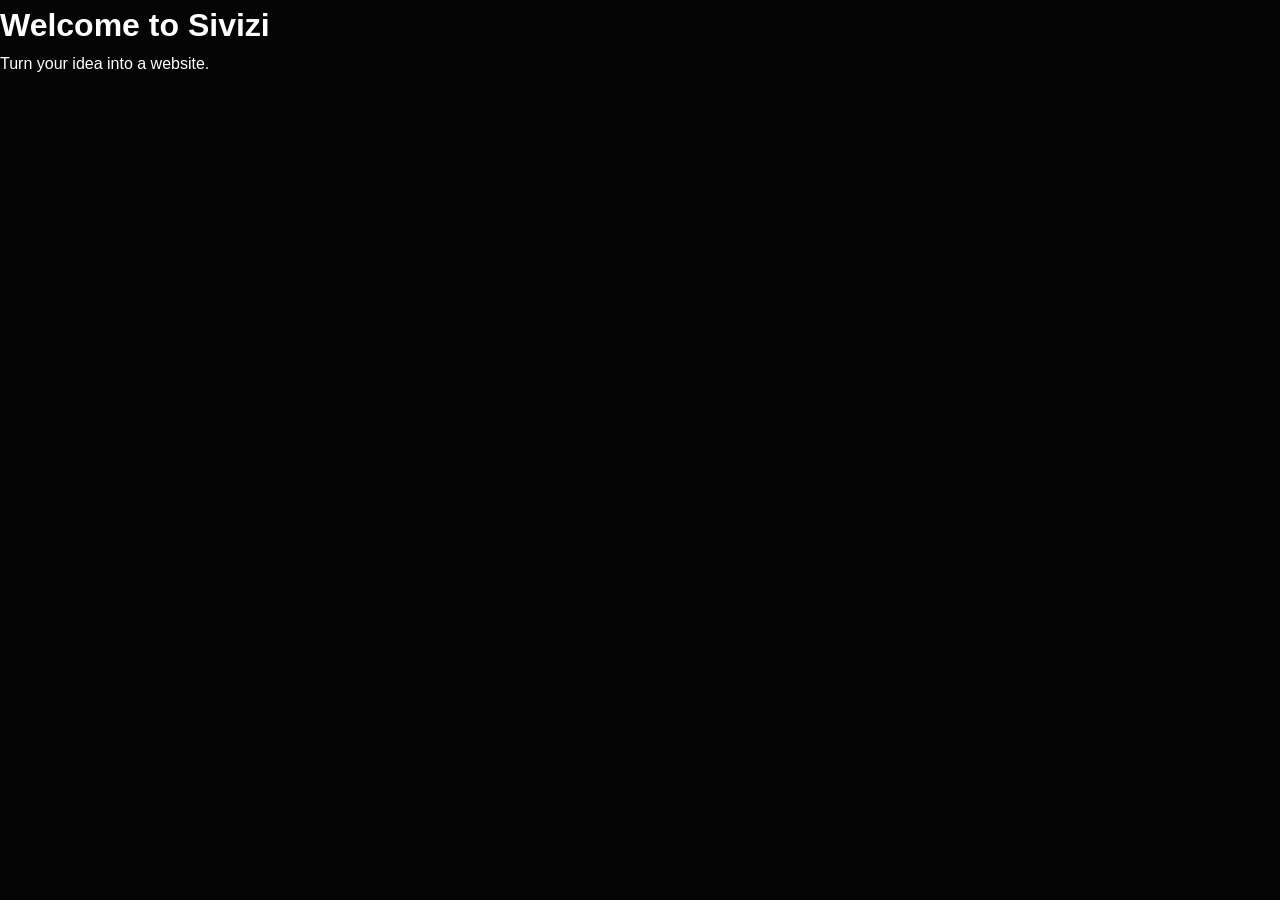
==== index.html @ 6e644bd4 "Add files via upload" ====
<!DOCTYPE html>
<html lang="en">
<head>
    <meta charset="UTF-8">
    <meta name="viewport" content="width=device-width, initial-scale=1.0">

    <title>Sivizi — Build with AI</title>

    <link rel="stylesheet" href="style.css">
</head>

<body>

    <h1>Welcome to Sivizi</h1>

    <p>Turn your idea into a website.</p>

</body>
</html>
---- style.css ----
* {
    box-sizing: border-box;
    margin: 0;
    padding: 0;
}

body {
    font-family: Arial, sans-serif;
    background: #050505;
    color: white;
    line-height: 1.6;
}

.navbar {
    display: flex;
    justify-content: space-between;
    align-items: center;
    padding: 20px 7%;
    border-bottom: 1px solid #222;
    position: sticky;
    top: 0;
    background: rgba(5, 5, 5, 0.95);
    z-index: 100;
}

.logo {
    color: white;
    text-decoration: none;
    font-size: 24px;
    font-weight: bold;
}

.logo span {
    color: #8b5cf6;
}

.navbar nav {
    display: flex;
    gap: 30px;
}

.navbar nav a {
    color: #aaa;
    text-decoration: none;
}

.navbar nav a:hover {
    color: white;
}

.nav-buttons {
    display: flex;
    gap: 10px;
}

button {
    cursor: pointer;
    border: none;
    border-radius: 8px;
    padding: 12px 20px;
    font-weight: bold;
}

.login-btn {
    background: transparent;
    color: white;
}

.signup-btn {
    background: #7c3aed;
    color: white;
}

.hero {
    text-align: center;
    padding: 120px 20px 80px;
    max-width: 1000px;
    margin: auto;
}

.badge {
    display: inline-block;
    padding: 8px 16px;
    border: 1px solid #333;
    border-radius: 30px;
    color: #bbb;
    margin-bottom: 25px;
}

.hero h1 {
    font-size: 70px;
    line-height: 1.05;
    margin-bottom: 25px;
}

.hero h1 span {
    background: linear-gradient(90deg, #8b5cf6, #3b82f6);
    -webkit-background-clip: text;
    color: transparent;
}

.hero > p {
    color: #999;
    font-size: 20px;
    max-width: 650px;
    margin: 0 auto 40px;
}

.builder-box {
    max-width: 750px;
    margin: auto;
    border: 1px solid #333;
    border-radius: 15px;
    background: #101010;
    padding: 20px;
    text-align: left;
}

.builder-box textarea {
    width: 100%;
    height: 130px;
    background: transparent;
    border: none;
    outline: none;
    resize: none;
    color: white;
    font-size: 18px;
}

.builder-box textarea::placeholder {
    color: #666;
}

.builder-bottom {
    display: flex;
    justify-content: space-between;
    align-items: center;
    border-top: 1px solid #292929;
    padding-top: 15px;
    color: #888;
}

.builder-bottom button {
    background: #7c3aed;
    color: white;
}

.examples {
    margin-top: 20px;
    color: #777;
}

.examples button {
    background: #151515;
    color: #aaa;
    margin: 5px;
    border: 1px solid #292929;
}

.features {
    padding: 100px 7%;
}

.section-heading span,
.templates > span {
    color: #8b5cf6;
    font-size: 13px;
    font-weight: bold;
    letter-spacing: 2px;
}

.section-heading h2,
.templates h2 {
    font-size: 45px;
    margin: 15px 0 50px;
}

.feature-grid {
    display: grid;
    grid-template-columns: repeat(4, 1fr);
    gap: 20px;
}

.feature-card {
    background: #101010;
    border: 1px solid #242424;
    border-radius: 15px;
    padding: 30px;
}

.feature-card .icon {
    font-size: 30px;
    color: #8b5cf6;
    margin-bottom: 20px;
}

.feature-card h3 {
    margin-bottom: 10px;
}

.feature-card p {
    color: #888;
}

.templates {
    padding: 80px 7%;
}

.template-grid {
    display: grid;
    grid-template-columns: repeat(3, 1fr);
    gap: 25px;
}

.template {
    background: #101010;
    border: 1px solid #242424;
    border-radius: 15px;
    overflow: hidden;
}

.template-image {
    height: 200px;
}

.towing {
    background: linear-gradient(135deg, #111827, #374151);
}

.store {
    background: linear-gradient(135deg, #312e81, #581c87);
}

.restaurant {
    background: linear-gradient(135deg, #7f1d1d, #431407);
}

.template h3,
.template p {
    padding-left: 20px;
}

.template h3 {
    padding-top: 20px;
}

.template p {
    color: #888;
    padding-bottom: 20px;
}

.cta {
    text-align: center;
    padding: 120px 20px;
    background: #0b0b0b;
}

.cta h2 {
    font-size: 55px;
    line-height: 1.1;
    margin-bottom: 20px;
}

.cta p {
    color: #888;
    margin-bottom: 30px;
}

.cta button {
    background: #7c3aed;
    color: white;
    font-size: 16px;
}

footer {
    display: flex;
    justify-content: space-between;
    padding: 30px 7%;
    border-top: 1px solid #222;
    color: #777;
}

@media (max-width: 800px) {
    .navbar nav {
        display: none;
    }

    .hero h1 {
        font-size: 50px;
    }

    .feature-grid {
        grid-template-columns: 1fr 1fr;
    }

    .template-grid {
        grid-template-columns: 1fr;
    }
}

@media (max-width: 500px) {
    .hero h1 {
        font-size: 40px;
    }

    .feature-grid {
        grid-template-columns: 1fr;
    }

    .builder-bottom {
        flex-direction: column;
        gap: 15px;
        align-items: flex-start;
    }

    footer {
        flex-direction: column;
        gap: 10px;
    }
}
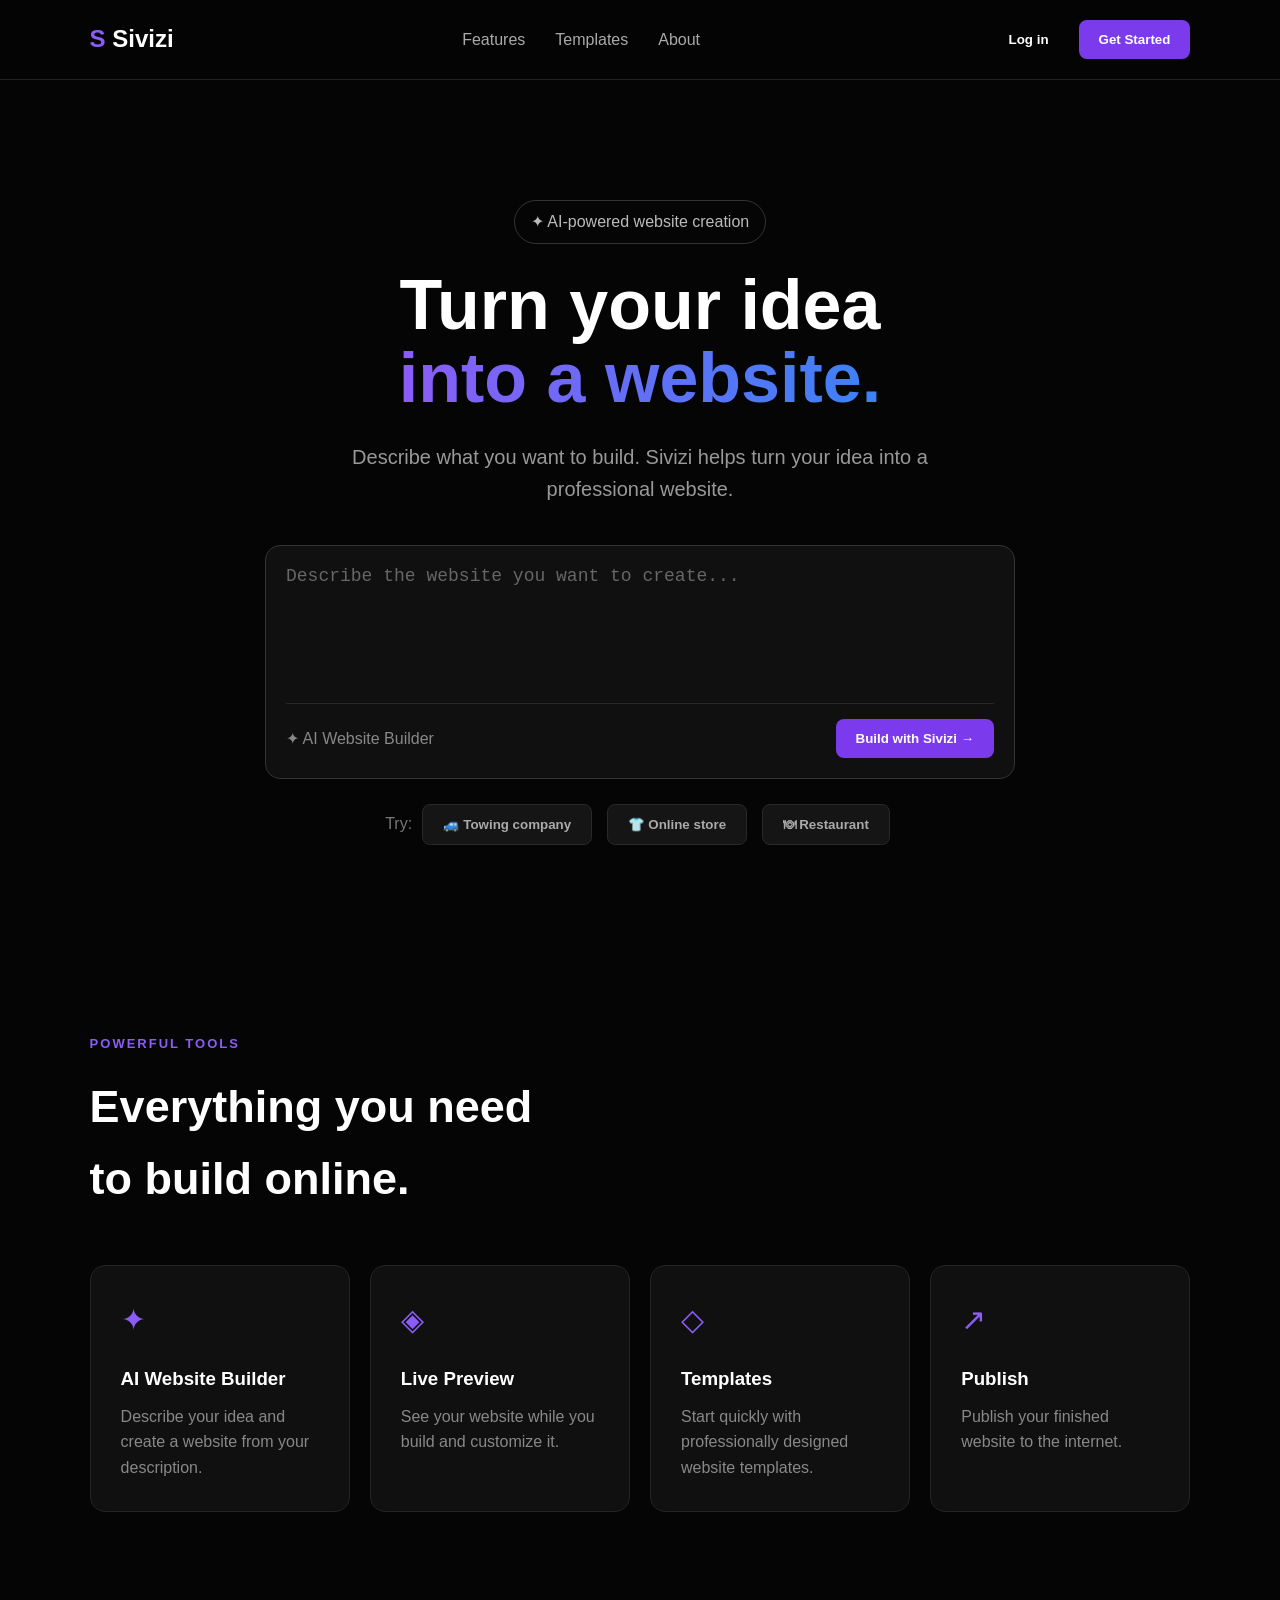
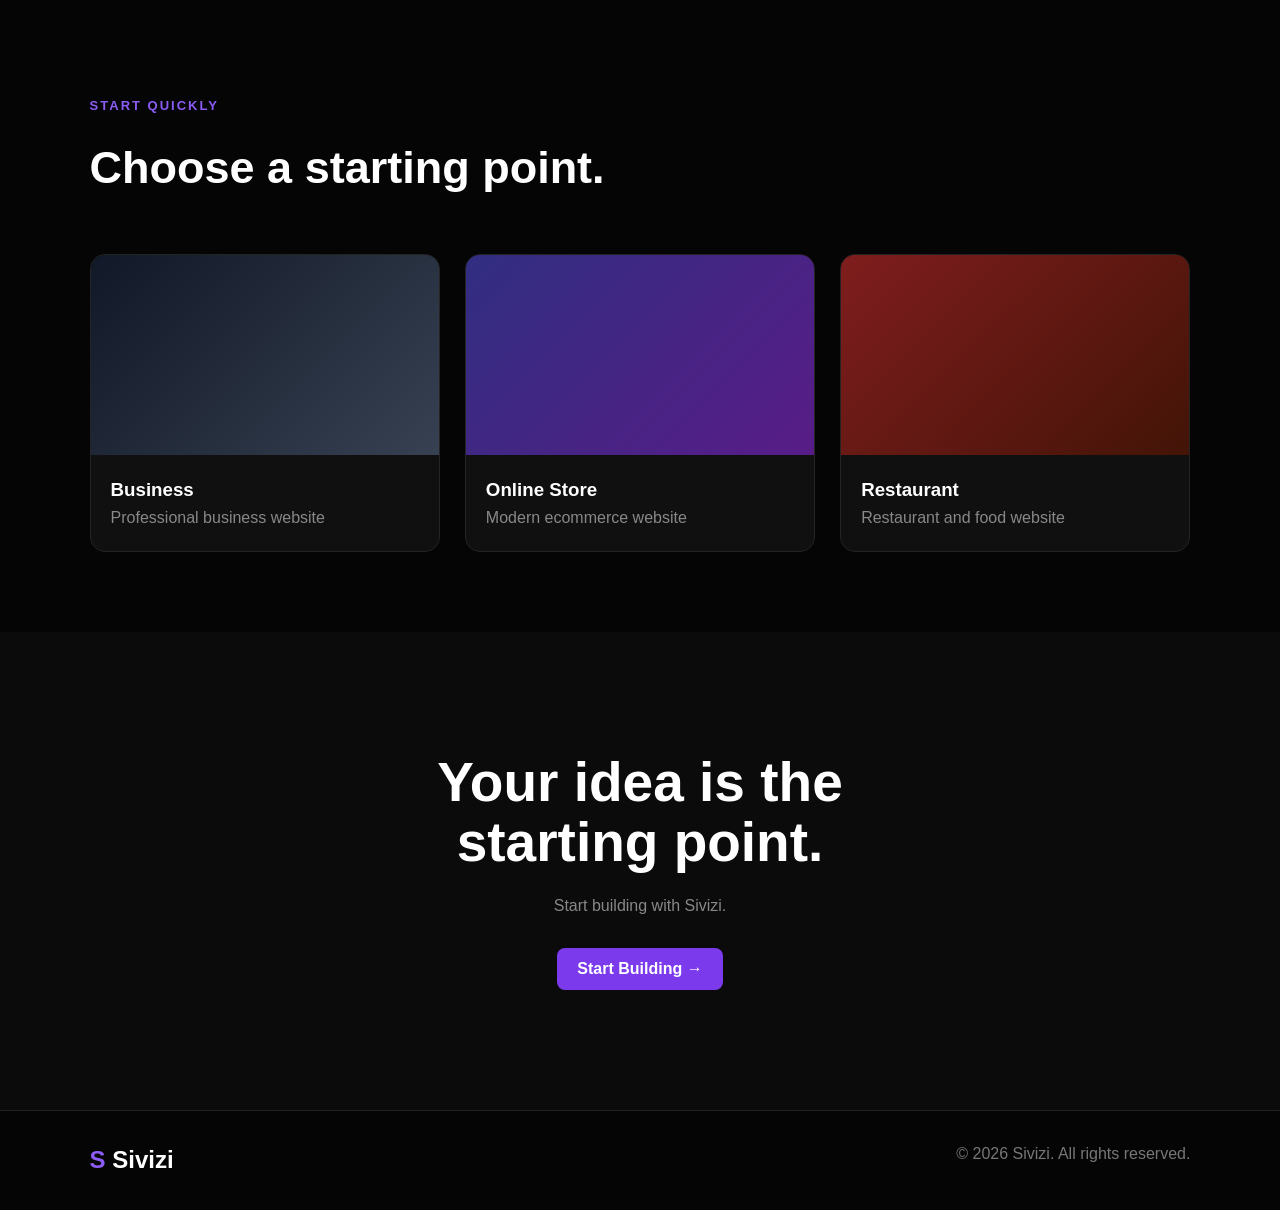
==== commit 06305d14: "Update index.html" ====
--- a/index.html
+++ b/index.html
@@ -2,18 +2,243 @@
 <html lang="en">
 <head>
     <meta charset="UTF-8">
-    <meta name="viewport" content="width=device-width, initial-scale=1.0">
+
+    <meta name="viewport"
+          content="width=device-width, initial-scale=1.0">
 
     <title>Sivizi — Build with AI</title>
+
+    <meta
+        name="description"
+        content="Sivizi helps you turn ideas into websites and digital tools."
+    >
 
     <link rel="stylesheet" href="style.css">
 </head>
 
 <body>
 
-    <h1>Welcome to Sivizi</h1>
-
-    <p>Turn your idea into a website.</p>
+<header class="navbar">
+
+    <div class="logo">
+        <span>S</span> Sivizi
+    </div>
+
+    <nav>
+        <a href="#features">Features</a>
+        <a href="#templates">Templates</a>
+        <a href="#about">About</a>
+    </nav>
+
+    <div class="nav-buttons">
+        <button class="login-btn">Log in</button>
+        <button class="signup-btn">Get Started</button>
+    </div>
+
+</header>
+
+
+<main>
+
+<section class="hero">
+
+    <div class="badge">
+        ✦ AI-powered website creation
+    </div>
+
+    <h1>
+        Turn your idea<br>
+        <span>into a website.</span>
+    </h1>
+
+    <p>
+        Describe what you want to build.
+        Sivizi helps turn your idea into a professional website.
+    </p>
+
+    <div class="builder-box">
+
+        <textarea
+            id="idea"
+            placeholder="Describe the website you want to create..."
+        ></textarea>
+
+        <div class="builder-bottom">
+
+            <span>
+                ✦ AI Website Builder
+            </span>
+
+            <button onclick="startBuilding()">
+                Build with Sivizi →
+            </button>
+
+        </div>
+
+    </div>
+
+    <div class="examples">
+
+        <span>Try:</span>
+
+        <button onclick="useExample('Create a modern towing company website')">
+            🚙 Towing company
+        </button>
+
+        <button onclick="useExample('Create an online clothing store')">
+            👕 Online store
+        </button>
+
+        <button onclick="useExample('Create a restaurant website')">
+            🍽 Restaurant
+        </button>
+
+    </div>
+
+</section>
+
+
+<section id="features" class="features">
+
+    <div class="section-heading">
+
+        <span>POWERFUL TOOLS</span>
+
+        <h2>
+            Everything you need<br>
+            to build online.
+        </h2>
+
+    </div>
+
+
+    <div class="feature-grid">
+
+        <div class="feature-card">
+
+            <div class="icon">✦</div>
+
+            <h3>AI Website Builder</h3>
+
+            <p>
+                Describe your idea and create
+                a website from your description.
+            </p>
+
+        </div>
+
+
+        <div class="feature-card">
+
+            <div class="icon">◈</div>
+
+            <h3>Live Preview</h3>
+
+            <p>
+                See your website while you
+                build and customize it.
+            </p>
+
+        </div>
+
+
+        <div class="feature-card">
+
+            <div class="icon">◇</div>
+
+            <h3>Templates</h3>
+
+            <p>
+                Start quickly with professionally
+                designed website templates.
+            </p>
+
+        </div>
+
+
+        <div class="feature-card">
+
+            <div class="icon">↗</div>
+
+            <h3>Publish</h3>
+
+            <p>
+                Publish your finished website
+                to the internet.
+            </p>
+
+        </div>
+
+    </div>
+
+</section>
+
+
+<section id="templates" class="templates">
+
+    <span>START QUICKLY</span>
+
+    <h2>Choose a starting point.</h2>
+
+    <div class="template-grid">
+
+        <div class="template">
+            <div class="template-image towing"></div>
+            <h3>Business</h3>
+            <p>Professional business website</p>
+        </div>
+
+        <div class="template">
+            <div class="template-image store"></div>
+            <h3>Online Store</h3>
+            <p>Modern ecommerce website</p>
+        </div>
+
+        <div class="template">
+            <div class="template-image restaurant"></div>
+            <h3>Restaurant</h3>
+            <p>Restaurant and food website</p>
+        </div>
+
+    </div>
+
+</section>
+
+
+<section id="about" class="cta">
+
+    <h2>
+        Your idea is the<br>
+        starting point.
+    </h2>
+
+    <p>
+        Start building with Sivizi.
+    </p>
+
+    <button onclick="startBuilding()">
+        Start Building →
+    </button>
+
+</section>
+
+</main>
+
+
+<footer>
+
+    <div class="logo">
+        <span>S</span> Sivizi
+    </div>
+
+    <p>
+        © 2026 Sivizi. All rights reserved.
+    </p>
+
+</footer>
+
+
+<script src="script.js"></script>
 
 </body>
-</html>+</html>
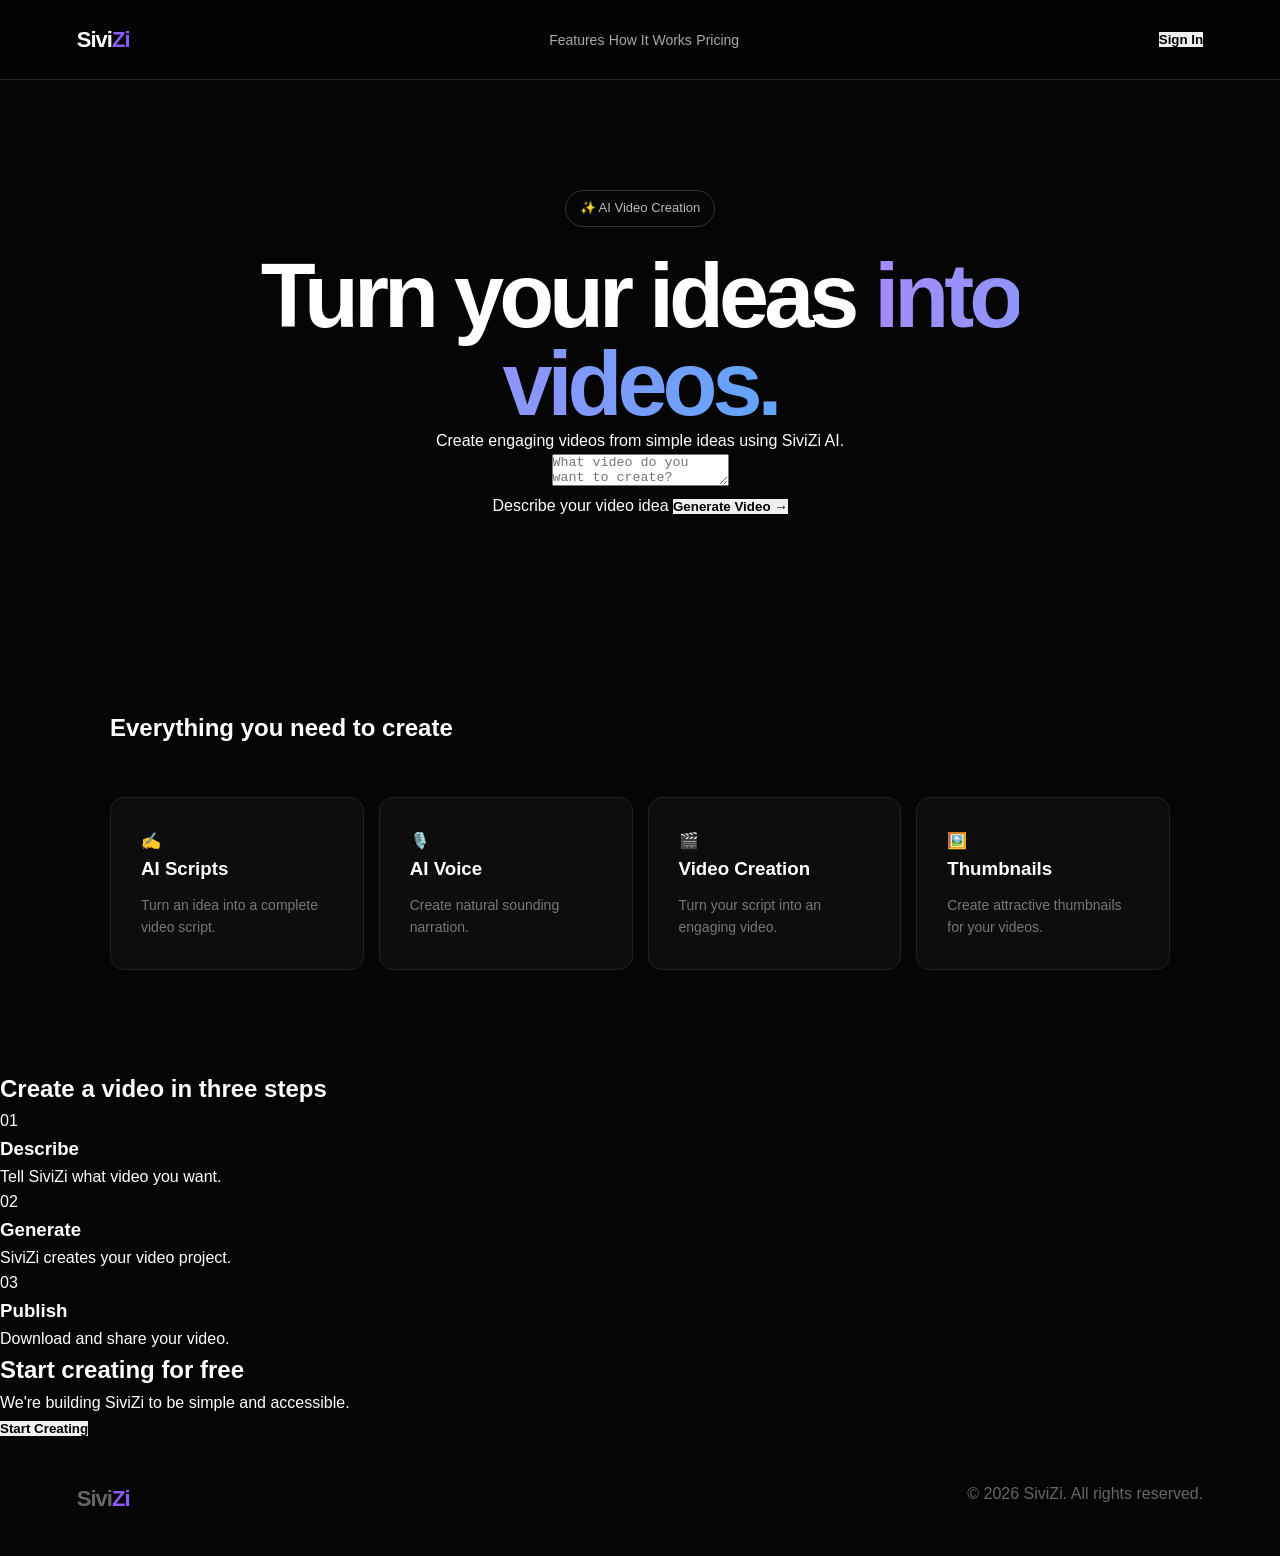
==== commit 4443c5c6: "Update index.html" ====
--- a/index.html
+++ b/index.html
@@ -2,243 +2,198 @@
 <html lang="en">
 <head>
     <meta charset="UTF-8">
+    <meta name="viewport" content="width=device-width, initial-scale=1.0">
 
-    <meta name="viewport"
-          content="width=device-width, initial-scale=1.0">
-
-    <title>Sivizi — Build with AI</title>
-
-    <meta
-        name="description"
-        content="Sivizi helps you turn ideas into websites and digital tools."
-    >
+    <title>SiviZi AI - Create Videos With AI</title>
 
     <link rel="stylesheet" href="style.css">
 </head>
 
 <body>
 
-<header class="navbar">
+    <nav class="navbar">
 
-    <div class="logo">
-        <span>S</span> Sivizi
-    </div>
+        <div class="logo">
+            Sivi<span>Zi</span>
+        </div>
 
-    <nav>
-        <a href="#features">Features</a>
-        <a href="#templates">Templates</a>
-        <a href="#about">About</a>
+        <div class="nav-links">
+            <a href="#features">Features</a>
+            <a href="#how-it-works">How It Works</a>
+            <a href="#pricing">Pricing</a>
+        </div>
+
+        <button class="login-button">
+            Sign In
+        </button>
+
     </nav>
 
-    <div class="nav-buttons">
-        <button class="login-btn">Log in</button>
-        <button class="signup-btn">Get Started</button>
-    </div>
 
-</header>
+    <main>
+
+        <section class="hero">
+
+            <div class="hero-content">
+
+                <div class="badge">
+                    ✨ AI Video Creation
+                </div>
+
+                <h1>
+                    Turn your ideas
+                    <span>into videos.</span>
+                </h1>
+
+                <p>
+                    Create engaging videos from simple ideas using SiviZi AI.
+                </p>
 
 
-<main>
+                <div class="generator">
 
-<section class="hero">
+                    <textarea
+                        id="videoPrompt"
+                        placeholder="What video do you want to create?"
+                    ></textarea>
 
-    <div class="badge">
-        ✦ AI-powered website creation
-    </div>
+                    <div class="generator-bottom">
 
-    <h1>
-        Turn your idea<br>
-        <span>into a website.</span>
-    </h1>
+                        <span>
+                            Describe your video idea
+                        </span>
 
-    <p>
-        Describe what you want to build.
-        Sivizi helps turn your idea into a professional website.
-    </p>
+                        <button id="generateButton">
+                            Generate Video →
+                        </button>
 
-    <div class="builder-box">
+                    </div>
 
-        <textarea
-            id="idea"
-            placeholder="Describe the website you want to create..."
-        ></textarea>
+                </div>
 
-        <div class="builder-bottom">
+            </div>
 
-            <span>
-                ✦ AI Website Builder
-            </span>
+        </section>
 
-            <button onclick="startBuilding()">
-                Build with Sivizi →
+
+        <section id="features" class="features">
+
+            <h2>
+                Everything you need to create
+            </h2>
+
+            <div class="feature-grid">
+
+                <div class="feature-card">
+                    <div class="feature-icon">✍️</div>
+                    <h3>AI Scripts</h3>
+                    <p>
+                        Turn an idea into a complete video script.
+                    </p>
+                </div>
+
+
+                <div class="feature-card">
+                    <div class="feature-icon">🎙️</div>
+                    <h3>AI Voice</h3>
+                    <p>
+                        Create natural sounding narration.
+                    </p>
+                </div>
+
+
+                <div class="feature-card">
+                    <div class="feature-icon">🎬</div>
+                    <h3>Video Creation</h3>
+                    <p>
+                        Turn your script into an engaging video.
+                    </p>
+                </div>
+
+
+                <div class="feature-card">
+                    <div class="feature-icon">🖼️</div>
+                    <h3>Thumbnails</h3>
+                    <p>
+                        Create attractive thumbnails for your videos.
+                    </p>
+                </div>
+
+            </div>
+
+        </section>
+
+
+        <section id="how-it-works" class="how-it-works">
+
+            <h2>
+                Create a video in three steps
+            </h2>
+
+            <div class="steps">
+
+                <div class="step">
+                    <span>01</span>
+                    <h3>Describe</h3>
+                    <p>
+                        Tell SiviZi what video you want.
+                    </p>
+                </div>
+
+                <div class="step">
+                    <span>02</span>
+                    <h3>Generate</h3>
+                    <p>
+                        SiviZi creates your video project.
+                    </p>
+                </div>
+
+                <div class="step">
+                    <span>03</span>
+                    <h3>Publish</h3>
+                    <p>
+                        Download and share your video.
+                    </p>
+                </div>
+
+            </div>
+
+        </section>
+
+
+        <section id="pricing" class="pricing">
+
+            <h2>
+                Start creating for free
+            </h2>
+
+            <p>
+                We're building SiviZi to be simple and accessible.
+            </p>
+
+            <button id="startButton">
+                Start Creating
             </button>
 
+        </section>
+
+    </main>
+
+
+    <footer>
+
+        <div class="logo">
+            Sivi<span>Zi</span>
         </div>
 
-    </div>
+        <p>
+            © 2026 SiviZi. All rights reserved.
+        </p>
 
-    <div class="examples">
-
-        <span>Try:</span>
-
-        <button onclick="useExample('Create a modern towing company website')">
-            🚙 Towing company
-        </button>
-
-        <button onclick="useExample('Create an online clothing store')">
-            👕 Online store
-        </button>
-
-        <button onclick="useExample('Create a restaurant website')">
-            🍽 Restaurant
-        </button>
-
-    </div>
-
-</section>
+    </footer>
 
 
-<section id="features" class="features">
-
-    <div class="section-heading">
-
-        <span>POWERFUL TOOLS</span>
-
-        <h2>
-            Everything you need<br>
-            to build online.
-        </h2>
-
-    </div>
-
-
-    <div class="feature-grid">
-
-        <div class="feature-card">
-
-            <div class="icon">✦</div>
-
-            <h3>AI Website Builder</h3>
-
-            <p>
-                Describe your idea and create
-                a website from your description.
-            </p>
-
-        </div>
-
-
-        <div class="feature-card">
-
-            <div class="icon">◈</div>
-
-            <h3>Live Preview</h3>
-
-            <p>
-                See your website while you
-                build and customize it.
-            </p>
-
-        </div>
-
-
-        <div class="feature-card">
-
-            <div class="icon">◇</div>
-
-            <h3>Templates</h3>
-
-            <p>
-                Start quickly with professionally
-                designed website templates.
-            </p>
-
-        </div>
-
-
-        <div class="feature-card">
-
-            <div class="icon">↗</div>
-
-            <h3>Publish</h3>
-
-            <p>
-                Publish your finished website
-                to the internet.
-            </p>
-
-        </div>
-
-    </div>
-
-</section>
-
-
-<section id="templates" class="templates">
-
-    <span>START QUICKLY</span>
-
-    <h2>Choose a starting point.</h2>
-
-    <div class="template-grid">
-
-        <div class="template">
-            <div class="template-image towing"></div>
-            <h3>Business</h3>
-            <p>Professional business website</p>
-        </div>
-
-        <div class="template">
-            <div class="template-image store"></div>
-            <h3>Online Store</h3>
-            <p>Modern ecommerce website</p>
-        </div>
-
-        <div class="template">
-            <div class="template-image restaurant"></div>
-            <h3>Restaurant</h3>
-            <p>Restaurant and food website</p>
-        </div>
-
-    </div>
-
-</section>
-
-
-<section id="about" class="cta">
-
-    <h2>
-        Your idea is the<br>
-        starting point.
-    </h2>
-
-    <p>
-        Start building with Sivizi.
-    </p>
-
-    <button onclick="startBuilding()">
-        Start Building →
-    </button>
-
-</section>
-
-</main>
-
-
-<footer>
-
-    <div class="logo">
-        <span>S</span> Sivizi
-    </div>
-
-    <p>
-        © 2026 Sivizi. All rights reserved.
-    </p>
-
-</footer>
-
-
-<script src="script.js"></script>
+    <script src="script.js"></script>
 
 </body>
 </html>
--- a/style.css
+++ b/style.css
@@ -1,50 +1,55 @@
 * {
-    box-sizing: border-box;
     margin: 0;
     padding: 0;
+    box-sizing: border-box;
+}
+
+html {
+    scroll-behavior: smooth;
 }
 
 body {
-    font-family: Arial, sans-serif;
+    font-family: Arial, Helvetica, sans-serif;
     background: #050505;
     color: white;
     line-height: 1.6;
 }
 
+
+/* NAVBAR */
+
 .navbar {
-    display: flex;
+    height: 80px;
+    padding: 0 6%;
+    display: flex;
+    align-items: center;
     justify-content: space-between;
-    align-items: center;
-    padding: 20px 7%;
     border-bottom: 1px solid #222;
-    position: sticky;
-    top: 0;
-    background: rgba(5, 5, 5, 0.95);
-    z-index: 100;
+    background: rgba(5,5,5,.92);
 }
 
 .logo {
-    color: white;
-    text-decoration: none;
-    font-size: 24px;
-    font-weight: bold;
+    font-size: 22px;
+    font-weight: 700;
+    letter-spacing: -1px;
 }
 
 .logo span {
     color: #8b5cf6;
 }
 
-.navbar nav {
-    display: flex;
-    gap: 30px;
-}
-
-.navbar nav a {
+nav {
+    display: flex;
+    gap: 35px;
+}
+
+nav a {
     color: #aaa;
     text-decoration: none;
-}
-
-.navbar nav a:hover {
+    font-size: 14px;
+}
+
+nav a:hover {
     color: white;
 }
 
@@ -54,77 +59,91 @@
 }
 
 button {
+    border: none;
     cursor: pointer;
-    border: none;
-    border-radius: 8px;
-    padding: 12px 20px;
-    font-weight: bold;
+    font-weight: 600;
 }
 
 .login-btn {
     background: transparent;
     color: white;
+    padding: 10px 18px;
 }
 
 .signup-btn {
-    background: #7c3aed;
-    color: white;
-}
+    background: white;
+    color: black;
+    padding: 11px 18px;
+    border-radius: 8px;
+}
+
+
+/* HERO */
 
 .hero {
-    text-align: center;
-    padding: 120px 20px 80px;
     max-width: 1000px;
     margin: auto;
+    text-align: center;
+    padding: 110px 20px 90px;
 }
 
 .badge {
     display: inline-block;
-    padding: 8px 16px;
+    padding: 7px 14px;
     border: 1px solid #333;
-    border-radius: 30px;
+    border-radius: 50px;
     color: #bbb;
+    font-size: 13px;
     margin-bottom: 25px;
 }
 
 .hero h1 {
-    font-size: 70px;
-    line-height: 1.05;
-    margin-bottom: 25px;
+    font-size: clamp(50px, 8vw, 90px);
+    line-height: .98;
+    letter-spacing: -5px;
 }
 
 .hero h1 span {
-    background: linear-gradient(90deg, #8b5cf6, #3b82f6);
+    background: linear-gradient(
+        90deg,
+        #a78bfa,
+        #60a5fa
+    );
+
     -webkit-background-clip: text;
     color: transparent;
 }
 
 .hero > p {
+    max-width: 650px;
+    margin: 30px auto;
     color: #999;
-    font-size: 20px;
-    max-width: 650px;
-    margin: 0 auto 40px;
-}
+    font-size: 18px;
+}
+
+
+/* BUILDER */
 
 .builder-box {
+    margin: 45px auto 20px;
     max-width: 750px;
-    margin: auto;
+    padding: 18px;
     border: 1px solid #333;
     border-radius: 15px;
-    background: #101010;
-    padding: 20px;
+    background: #0d0d0d;
     text-align: left;
 }
 
 .builder-box textarea {
     width: 100%;
-    height: 130px;
+    min-height: 120px;
     background: transparent;
     border: none;
     outline: none;
     resize: none;
     color: white;
-    font-size: 18px;
+    font-size: 16px;
+    font-family: inherit;
 }
 
 .builder-box textarea::placeholder {
@@ -133,65 +152,81 @@
 
 .builder-bottom {
     display: flex;
+    align-items: center;
     justify-content: space-between;
-    align-items: center;
-    border-top: 1px solid #292929;
+    border-top: 1px solid #222;
     padding-top: 15px;
-    color: #888;
-}
-
-.builder-bottom button {
-    background: #7c3aed;
-    color: white;
+    color: #777;
+    font-size: 13px;
+}
+
+.builder-bottom button,
+.cta button {
+    background: white;
+    color: black;
+    padding: 13px 20px;
+    border-radius: 8px;
 }
 
 .examples {
-    margin-top: 20px;
-    color: #777;
+    display: flex;
+    justify-content: center;
+    flex-wrap: wrap;
+    gap: 8px;
+    color: #666;
+    font-size: 13px;
 }
 
 .examples button {
-    background: #151515;
+    background: #111;
+    border: 1px solid #292929;
     color: #aaa;
-    margin: 5px;
-    border: 1px solid #292929;
-}
-
-.features {
-    padding: 100px 7%;
-}
-
-.section-heading span,
+    padding: 7px 12px;
+    border-radius: 20px;
+}
+
+
+/* FEATURES */
+
+.features,
+.templates {
+    max-width: 1100px;
+    margin: auto;
+    padding: 100px 20px;
+}
+
+.section-heading > span,
 .templates > span {
     color: #8b5cf6;
-    font-size: 13px;
+    font-size: 12px;
     font-weight: bold;
-    letter-spacing: 2px;
 }
 
 .section-heading h2,
 .templates h2 {
-    font-size: 45px;
-    margin: 15px 0 50px;
+    font-size: 42px;
+    line-height: 1.1;
+    margin-top: 15px;
 }
 
 .feature-grid {
     display: grid;
-    grid-template-columns: repeat(4, 1fr);
-    gap: 20px;
+    grid-template-columns: repeat(4,1fr);
+    gap: 15px;
+    margin-top: 50px;
 }
 
 .feature-card {
-    background: #101010;
-    border: 1px solid #242424;
-    border-radius: 15px;
+    background: #0d0d0d;
+    border: 1px solid #222;
     padding: 30px;
-}
-
-.feature-card .icon {
-    font-size: 30px;
-    color: #8b5cf6;
-    margin-bottom: 20px;
+    border-radius: 14px;
+}
+
+.icon {
+    font-size: 25px;
+    color: #9b7cff;
+    margin-bottom: 25px;
 }
 
 .feature-card h3 {
@@ -199,40 +234,34 @@
 }
 
 .feature-card p {
-    color: #888;
-}
-
-.templates {
-    padding: 80px 7%;
-}
+    color: #777;
+    font-size: 14px;
+}
+
+
+/* TEMPLATES */
 
 .template-grid {
     display: grid;
-    grid-template-columns: repeat(3, 1fr);
-    gap: 25px;
+    grid-template-columns: repeat(3,1fr);
+    gap: 20px;
+    margin-top: 45px;
 }
 
 .template {
-    background: #101010;
-    border: 1px solid #242424;
-    border-radius: 15px;
+    background: #0d0d0d;
+    border: 1px solid #222;
+    border-radius: 14px;
     overflow: hidden;
 }
 
 .template-image {
-    height: 200px;
-}
-
-.towing {
-    background: linear-gradient(135deg, #111827, #374151);
-}
-
-.store {
-    background: linear-gradient(135deg, #312e81, #581c87);
-}
-
-.restaurant {
-    background: linear-gradient(135deg, #7f1d1d, #431407);
+    height: 220px;
+    background: linear-gradient(
+        135deg,
+        #151515,
+        #292929
+    );
 }
 
 .template h3,
@@ -241,52 +270,51 @@
 }
 
 .template h3 {
-    padding-top: 20px;
+    margin-top: 18px;
 }
 
 .template p {
-    color: #888;
+    color: #777;
     padding-bottom: 20px;
 }
+
+
+/* CTA */
 
 .cta {
     text-align: center;
-    padding: 120px 20px;
-    background: #0b0b0b;
+    padding: 130px 20px;
+    border-top: 1px solid #222;
+    border-bottom: 1px solid #222;
 }
 
 .cta h2 {
     font-size: 55px;
-    line-height: 1.1;
-    margin-bottom: 20px;
+    line-height: 1;
 }
 
 .cta p {
-    color: #888;
-    margin-bottom: 30px;
-}
-
-.cta button {
-    background: #7c3aed;
-    color: white;
-    font-size: 16px;
-}
+    color: #777;
+    margin: 20px;
+}
+
+
+/* FOOTER */
 
 footer {
+    padding: 40px 6%;
     display: flex;
     justify-content: space-between;
-    padding: 30px 7%;
-    border-top: 1px solid #222;
-    color: #777;
-}
+    color: #666;
+}
+
+
+/* MOBILE */
 
 @media (max-width: 800px) {
-    .navbar nav {
+
+    nav {
         display: none;
-    }
-
-    .hero h1 {
-        font-size: 50px;
     }
 
     .feature-grid {
@@ -296,12 +324,14 @@
     .template-grid {
         grid-template-columns: 1fr;
     }
+
+    .hero h1 {
+        letter-spacing: -3px;
+    }
+
 }
 
 @media (max-width: 500px) {
-    .hero h1 {
-        font-size: 40px;
-    }
 
     .feature-grid {
         grid-template-columns: 1fr;
@@ -310,11 +340,11 @@
     .builder-bottom {
         flex-direction: column;
         gap: 15px;
-        align-items: flex-start;
-    }
-
-    footer {
-        flex-direction: column;
-        gap: 10px;
-    }
-}+        align-items: stretch;
+    }
+
+    .cta h2 {
+        font-size: 40px;
+    }
+
+}
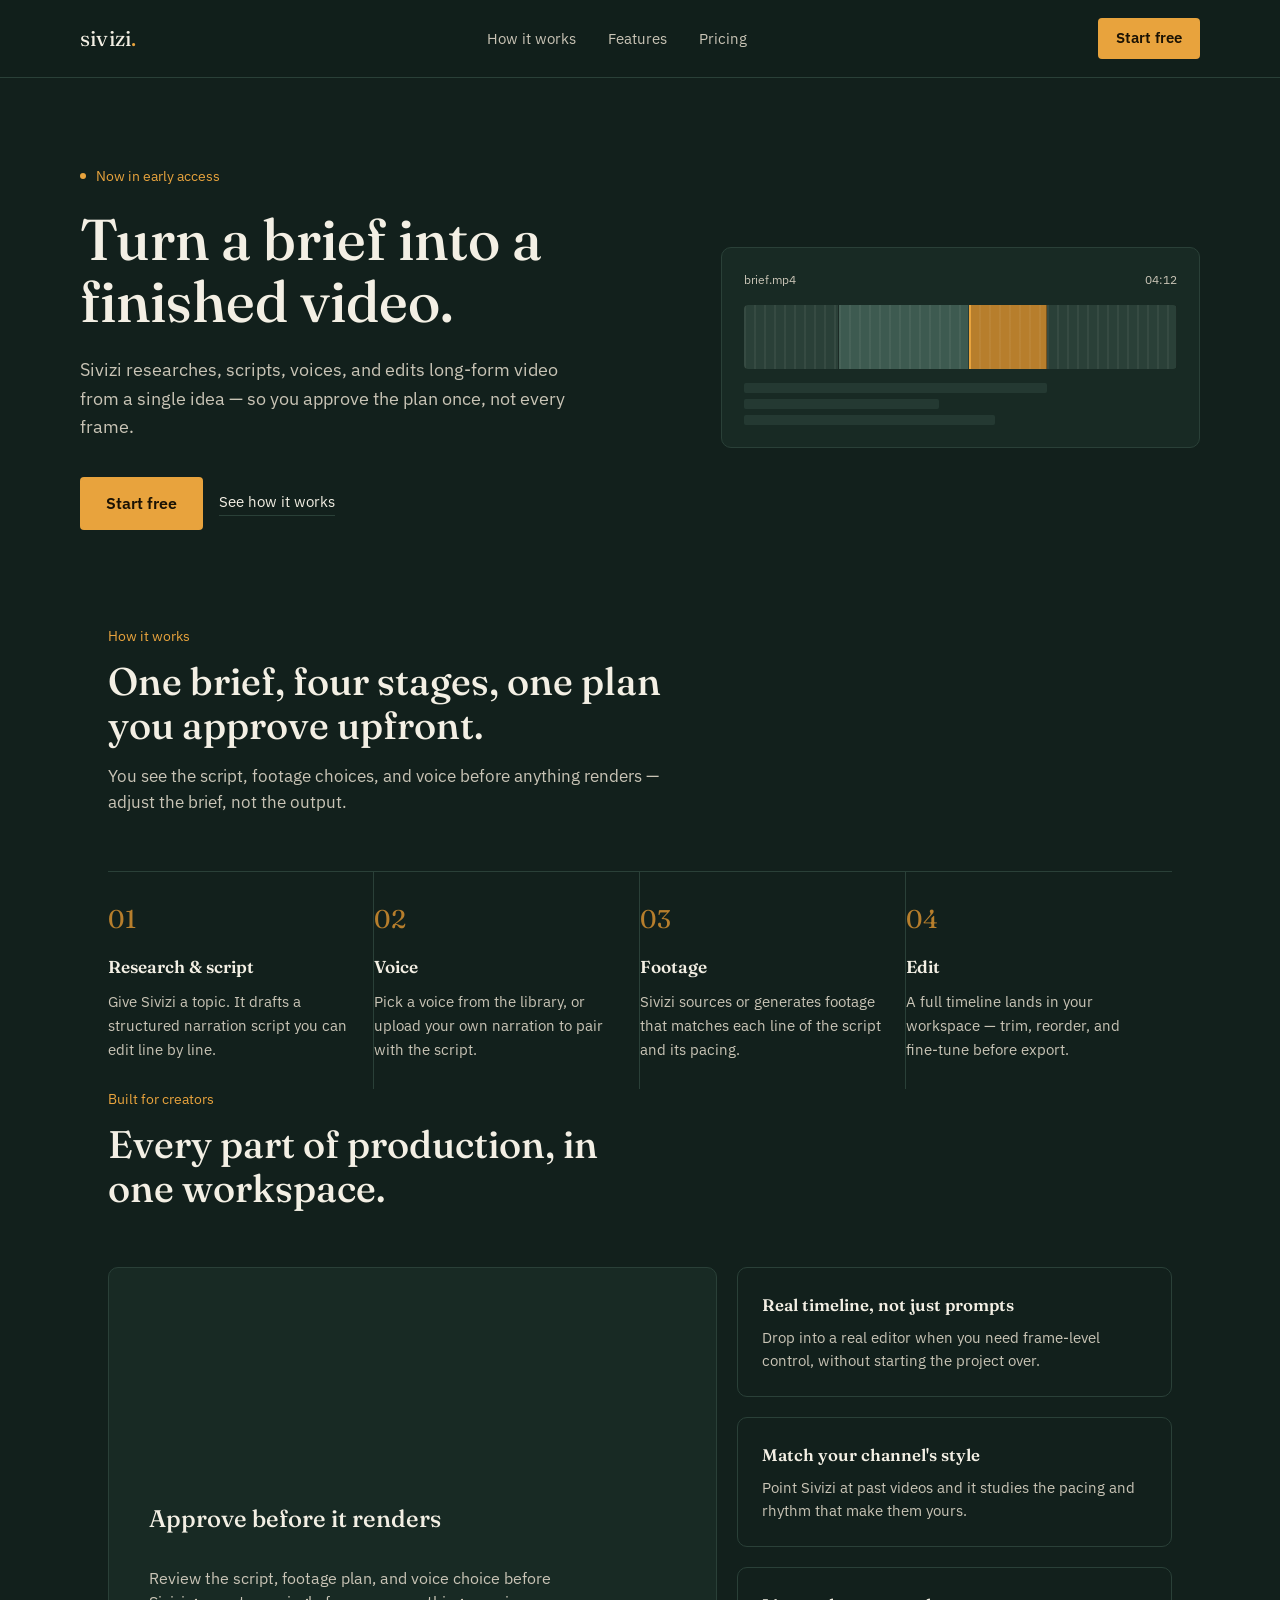
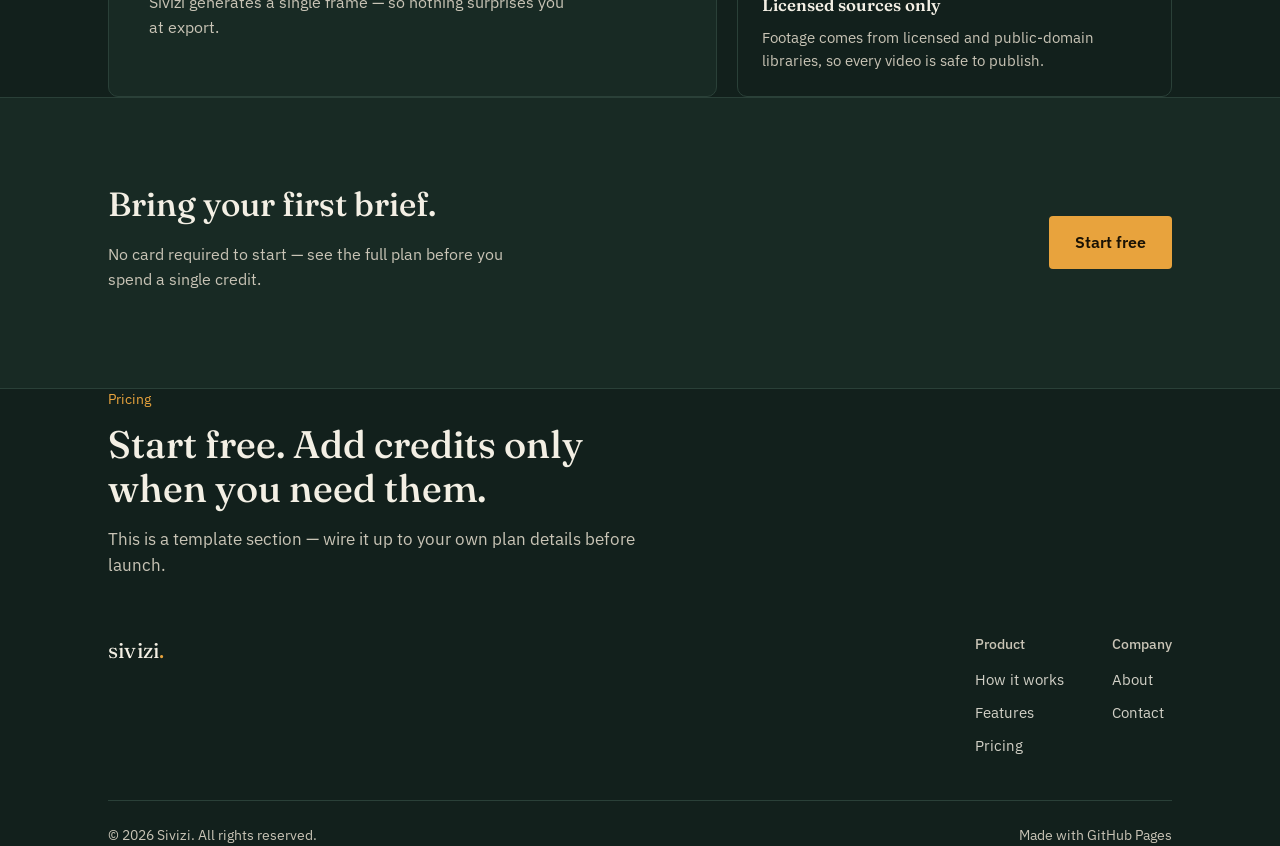
==== commit 862080d0: "Add files via upload" ====
--- a/index.html
+++ b/index.html
@@ -1,199 +1,448 @@
-<!DOCTYPE html>
-<html lang="en">
-<head>
-    <meta charset="UTF-8">
-    <meta name="viewport" content="width=device-width, initial-scale=1.0">
-
-    <title>SiviZi AI - Create Videos With AI</title>
-
-    <link rel="stylesheet" href="style.css">
-</head>
-
-<body>
-
-    <nav class="navbar">
-
-        <div class="logo">
-            Sivi<span>Zi</span>
-        </div>
-
-        <div class="nav-links">
-            <a href="#features">Features</a>
-            <a href="#how-it-works">How It Works</a>
-            <a href="#pricing">Pricing</a>
-        </div>
-
-        <button class="login-button">
-            Sign In
-        </button>
-
-    </nav>
-
-
-    <main>
-
-        <section class="hero">
-
-            <div class="hero-content">
-
-                <div class="badge">
-                    ✨ AI Video Creation
-                </div>
-
-                <h1>
-                    Turn your ideas
-                    <span>into videos.</span>
-                </h1>
-
-                <p>
-                    Create engaging videos from simple ideas using SiviZi AI.
-                </p>
-
-
-                <div class="generator">
-
-                    <textarea
-                        id="videoPrompt"
-                        placeholder="What video do you want to create?"
-                    ></textarea>
-
-                    <div class="generator-bottom">
-
-                        <span>
-                            Describe your video idea
-                        </span>
-
-                        <button id="generateButton">
-                            Generate Video →
-                        </button>
-
-                    </div>
-
-                </div>
-
-            </div>
-
-        </section>
-
-
-        <section id="features" class="features">
-
-            <h2>
-                Everything you need to create
-            </h2>
-
-            <div class="feature-grid">
-
-                <div class="feature-card">
-                    <div class="feature-icon">✍️</div>
-                    <h3>AI Scripts</h3>
-                    <p>
-                        Turn an idea into a complete video script.
-                    </p>
-                </div>
-
-
-                <div class="feature-card">
-                    <div class="feature-icon">🎙️</div>
-                    <h3>AI Voice</h3>
-                    <p>
-                        Create natural sounding narration.
-                    </p>
-                </div>
-
-
-                <div class="feature-card">
-                    <div class="feature-icon">🎬</div>
-                    <h3>Video Creation</h3>
-                    <p>
-                        Turn your script into an engaging video.
-                    </p>
-                </div>
-
-
-                <div class="feature-card">
-                    <div class="feature-icon">🖼️</div>
-                    <h3>Thumbnails</h3>
-                    <p>
-                        Create attractive thumbnails for your videos.
-                    </p>
-                </div>
-
-            </div>
-
-        </section>
-
-
-        <section id="how-it-works" class="how-it-works">
-
-            <h2>
-                Create a video in three steps
-            </h2>
-
-            <div class="steps">
-
-                <div class="step">
-                    <span>01</span>
-                    <h3>Describe</h3>
-                    <p>
-                        Tell SiviZi what video you want.
-                    </p>
-                </div>
-
-                <div class="step">
-                    <span>02</span>
-                    <h3>Generate</h3>
-                    <p>
-                        SiviZi creates your video project.
-                    </p>
-                </div>
-
-                <div class="step">
-                    <span>03</span>
-                    <h3>Publish</h3>
-                    <p>
-                        Download and share your video.
-                    </p>
-                </div>
-
-            </div>
-
-        </section>
-
-
-        <section id="pricing" class="pricing">
-
-            <h2>
-                Start creating for free
-            </h2>
-
-            <p>
-                We're building SiviZi to be simple and accessible.
-            </p>
-
-            <button id="startButton">
-                Start Creating
-            </button>
-
-        </section>
-
-    </main>
-
-
-    <footer>
-
-        <div class="logo">
-            Sivi<span>Zi</span>
-        </div>
-
-        <p>
-            © 2026 SiviZi. All rights reserved.
-        </p>
-
-    </footer>
-
-
-    <script src="script.js"></script>
-
-</body>
-</html>
+<!DOCTYPE html>
+<html lang="en">
+<head>
+<meta charset="UTF-8">
+<meta name="viewport" content="width=device-width, initial-scale=1.0">
+<title>Sivizi — Turn a brief into a finished video</title>
+<meta name="description" content="Sivizi turns an idea into a finished long-form video: script, voice, footage, and edit — in one workspace.">
+<link rel="preconnect" href="https://fonts.googleapis.com">
+<link rel="preconnect" href="https://fonts.gstatic.com" crossorigin>
+<link href="https://fonts.googleapis.com/css2?family=Fraunces:opsz,wght@9..144,400;9..144,500;9..144,600&family=IBM+Plex+Sans:wght@400;500;600&display=swap" rel="stylesheet">
+<style>
+  :root{
+    --bg: #12201C;
+    --bg-raised: #182A24;
+    --amber: #E8A33D;
+    --amber-dim: #B77E2C;
+    --parchment: #F3EFE4;
+    --parchment-dim: #C9C4B6;
+    --moss: #3D5A50;
+    --moss-line: #2A4038;
+    --radius-s: 4px;
+    --radius-m: 10px;
+    --maxw: 1120px;
+  }
+  *{box-sizing:border-box;}
+  html{scroll-behavior:smooth;}
+  body{
+    margin:0;
+    background:var(--bg);
+    color:var(--parchment);
+    font-family:'IBM Plex Sans', sans-serif;
+    line-height:1.55;
+    -webkit-font-smoothing:antialiased;
+  }
+  h1,h2,h3{
+    font-family:'Fraunces', serif;
+    font-weight:500;
+    margin:0;
+    color:var(--parchment);
+  }
+  a{color:inherit;}
+  .wrap{max-width:var(--maxw); margin:0 auto; padding:0 28px;}
+  img,svg{display:block; max-width:100%;}
+
+  /* focus visibility */
+  a:focus-visible, button:focus-visible{
+    outline:2px solid var(--amber);
+    outline-offset:3px;
+  }
+
+  @media (prefers-reduced-motion: reduce){
+    *{animation:none !important; transition:none !important;}
+  }
+
+  /* ---------- Header ---------- */
+  header{
+    position:sticky; top:0; z-index:20;
+    background:rgba(18,32,28,0.92);
+    backdrop-filter:blur(6px);
+    border-bottom:1px solid var(--moss-line);
+  }
+  .nav{
+    display:flex; align-items:center; justify-content:space-between;
+    padding:18px 0;
+  }
+  .logo{
+    font-family:'Fraunces', serif;
+    font-size:1.35rem;
+    letter-spacing:0.01em;
+  }
+  .logo span{color:var(--amber);}
+  .nav-links{display:flex; gap:32px; font-size:0.95rem;}
+  .nav-links a{text-decoration:none; color:var(--parchment-dim); transition:color .15s;}
+  .nav-links a:hover{color:var(--parchment);}
+  .nav-cta{
+    display:inline-block;
+    padding:9px 18px;
+    border-radius:var(--radius-s);
+    background:var(--amber);
+    color:#1A1204;
+    font-weight:600;
+    text-decoration:none;
+    font-size:0.92rem;
+  }
+  .nav-mobile-toggle{display:none;}
+
+  /* ---------- Hero ---------- */
+  .hero{
+    padding:88px 0 96px;
+    display:grid;
+    grid-template-columns:1.1fr 0.9fr;
+    gap:56px;
+    align-items:center;
+  }
+  .eyebrow-line{
+    display:flex; align-items:center; gap:10px;
+    color:var(--amber);
+    font-size:0.85rem;
+    margin-bottom:22px;
+  }
+  .eyebrow-line .dot{width:6px; height:6px; border-radius:50%; background:var(--amber);}
+  .hero h1{
+    font-size:clamp(2.4rem, 4.6vw, 3.6rem);
+    line-height:1.08;
+    max-width:15ch;
+  }
+  .hero p.lede{
+    margin-top:22px;
+    font-size:1.15rem;
+    color:var(--parchment-dim);
+    max-width:46ch;
+  }
+  .hero-actions{
+    margin-top:36px;
+    display:flex; gap:16px; align-items:center; flex-wrap:wrap;
+  }
+  .btn-primary{
+    background:var(--amber);
+    color:#1A1204;
+    border:none;
+    padding:14px 26px;
+    border-radius:var(--radius-s);
+    font-weight:600;
+    font-size:1rem;
+    cursor:pointer;
+    text-decoration:none;
+    display:inline-block;
+  }
+  .btn-ghost{
+    color:var(--parchment);
+    text-decoration:none;
+    font-size:0.95rem;
+    border-bottom:1px solid var(--moss-line);
+    padding-bottom:2px;
+  }
+
+  /* Timeline scrubber graphic */
+  .scrubber{
+    background:var(--bg-raised);
+    border:1px solid var(--moss-line);
+    border-radius:var(--radius-m);
+    padding:22px;
+  }
+  .scrubber-top{
+    display:flex; justify-content:space-between; align-items:center;
+    font-size:0.78rem; color:var(--parchment-dim);
+    margin-bottom:16px;
+  }
+  .scrubber-track{
+    position:relative;
+    height:64px;
+    background:#0D1712;
+    border-radius:var(--radius-s);
+    overflow:hidden;
+    display:flex;
+  }
+  .clip{
+    height:100%;
+    border-right:1px solid rgba(0,0,0,0.35);
+    position:relative;
+  }
+  .clip::after{
+    content:'';
+    position:absolute; inset:0;
+    background:repeating-linear-gradient(90deg, rgba(243,239,228,0.06) 0 2px, transparent 2px 10px);
+  }
+  .clip.c1{width:22%; background:#2A4038;}
+  .clip.c2{width:30%; background:#3D5A50;}
+  .clip.c3{width:18%; background:#B77E2C;}
+  .clip.c4{width:30%; background:#2A4038;}
+  .playhead{
+    position:absolute; top:-6px; bottom:-6px; left:52%;
+    width:2px; background:var(--amber);
+  }
+  .playhead::before{
+    content:'';
+    position:absolute; top:-4px; left:-4px;
+    width:10px; height:10px; background:var(--amber);
+    border-radius:50%;
+  }
+  .scrubber-rows{
+    margin-top:14px;
+    display:flex; flex-direction:column; gap:6px;
+  }
+  .scrubber-row{
+    height:10px; border-radius:2px; background:var(--moss-line);
+    opacity:0.7;
+  }
+  .scrubber-row.r1{width:70%;}
+  .scrubber-row.r2{width:45%;}
+  .scrubber-row.r3{width:58%;}
+
+  @media (max-width:880px){
+    .hero{grid-template-columns:1fr; padding-top:52px;}
+    .nav-links{display:none;}
+  }
+
+  /* ---------- Section shell ---------- */
+  section{padding:96px 0;}
+  .section-head{max-width:56ch; margin-bottom:56px;}
+  .section-head .kicker{
+    color:var(--amber); font-size:0.85rem; margin-bottom:12px; display:block;
+  }
+  .section-head h2{font-size:clamp(1.8rem, 3vw, 2.4rem); line-height:1.15;}
+  .section-head p{color:var(--parchment-dim); margin-top:16px; font-size:1.05rem;}
+
+  /* ---------- How it works (sequence -> numbered, legitimate) ---------- */
+  .steps{
+    display:grid;
+    grid-template-columns:repeat(4, 1fr);
+    gap:0;
+    border-top:1px solid var(--moss-line);
+  }
+  .step{
+    padding:28px 24px 28px 0;
+    border-right:1px solid var(--moss-line);
+    position:relative;
+  }
+  .step:last-child{border-right:none;}
+  .step .num{
+    font-family:'Fraunces', serif;
+    font-size:1.6rem;
+    color:var(--amber-dim);
+    display:block;
+    margin-bottom:14px;
+  }
+  .step h3{font-size:1.08rem; margin-bottom:10px; font-weight:600;}
+  .step p{color:var(--parchment-dim); font-size:0.95rem; margin:0;}
+  @media (max-width:880px){
+    .steps{grid-template-columns:1fr; border-top:none;}
+    .step{border-right:none; border-top:1px solid var(--moss-line); padding:24px 0;}
+  }
+
+  /* ---------- Features (varied hierarchy, not identical cards) ---------- */
+  .features{
+    display:grid;
+    grid-template-columns:1.4fr 1fr;
+    gap:20px;
+  }
+  .feature-lead{
+    background:var(--bg-raised);
+    border:1px solid var(--moss-line);
+    border-radius:var(--radius-m);
+    padding:40px;
+    display:flex; flex-direction:column; justify-content:flex-end;
+    min-height:280px;
+  }
+  .feature-lead h3{font-size:1.5rem; margin-bottom:12px;}
+  .feature-lead p{color:var(--parchment-dim); max-width:42ch;}
+  .feature-stack{display:flex; flex-direction:column; gap:20px;}
+  .feature-small{
+    background:transparent;
+    border:1px solid var(--moss-line);
+    border-radius:var(--radius-m);
+    padding:24px;
+    flex:1;
+  }
+  .feature-small h3{font-size:1.05rem; margin-bottom:8px; font-weight:600;}
+  .feature-small p{color:var(--parchment-dim); font-size:0.93rem; margin:0;}
+  @media (max-width:880px){
+    .features{grid-template-columns:1fr;}
+  }
+
+  /* ---------- CTA band ---------- */
+  .cta-band{
+    background:var(--bg-raised);
+    border-top:1px solid var(--moss-line);
+    border-bottom:1px solid var(--moss-line);
+    padding:80px 0;
+    text-align:left;
+  }
+  .cta-band .wrap{
+    display:flex; align-items:center; justify-content:space-between; gap:40px; flex-wrap:wrap;
+  }
+  .cta-band h2{font-size:clamp(1.6rem,3vw,2.1rem); max-width:20ch;}
+  .cta-band p{color:var(--parchment-dim); margin-top:12px; max-width:42ch;}
+
+  /* ---------- Footer ---------- */
+  footer{padding:56px 0 40px;}
+  .footer-top{
+    display:flex; justify-content:space-between; align-items:flex-start;
+    flex-wrap:wrap; gap:32px;
+    padding-bottom:32px;
+    border-bottom:1px solid var(--moss-line);
+  }
+  .footer-links{display:flex; gap:48px; flex-wrap:wrap;}
+  .footer-col h4{
+    font-size:0.85rem; color:var(--parchment-dim);
+    margin:0 0 14px; font-weight:500;
+  }
+  .footer-col a{
+    display:block; font-size:0.92rem; color:var(--parchment);
+    text-decoration:none; margin-bottom:10px; opacity:0.85;
+  }
+  .footer-col a:hover{opacity:1;}
+  .footer-bottom{
+    padding-top:24px;
+    display:flex; justify-content:space-between; flex-wrap:wrap; gap:12px;
+    font-size:0.85rem; color:var(--parchment-dim);
+  }
+</style>
+</head>
+<body>
+
+<header>
+  <div class="wrap nav">
+    <div class="logo">sivizi<span>.</span></div>
+    <nav class="nav-links">
+      <a href="#how">How it works</a>
+      <a href="#features">Features</a>
+      <a href="#pricing">Pricing</a>
+    </nav>
+    <a class="nav-cta" href="studio.html">Start free</a>
+  </div>
+</header>
+
+<main>
+  <section class="hero wrap">
+    <div>
+      <div class="eyebrow-line"><span class="dot"></span> Now in early access</div>
+      <h1>Turn a brief into a finished video.</h1>
+      <p class="lede">Sivizi researches, scripts, voices, and edits long-form video from a single idea — so you approve the plan once, not every frame.</p>
+      <div class="hero-actions">
+        <a class="btn-primary" href="studio.html">Start free</a>
+        <a class="btn-ghost" href="#how">See how it works</a>
+      </div>
+    </div>
+    <div class="scrubber" aria-hidden="true">
+      <div class="scrubber-top">
+        <span>brief.mp4</span>
+        <span>04:12</span>
+      </div>
+      <div class="scrubber-track">
+        <div class="clip c1"></div>
+        <div class="clip c2"></div>
+        <div class="clip c3"></div>
+        <div class="clip c4"></div>
+        <div class="playhead"></div>
+      </div>
+      <div class="scrubber-rows">
+        <div class="scrubber-row r1"></div>
+        <div class="scrubber-row r2"></div>
+        <div class="scrubber-row r3"></div>
+      </div>
+    </div>
+  </section>
+
+  <section id="how" class="wrap">
+    <div class="section-head">
+      <span class="kicker">How it works</span>
+      <h2>One brief, four stages, one plan you approve upfront.</h2>
+      <p>You see the script, footage choices, and voice before anything renders — adjust the brief, not the output.</p>
+    </div>
+    <div class="steps">
+      <div class="step">
+        <span class="num">01</span>
+        <h3>Research &amp; script</h3>
+        <p>Give Sivizi a topic. It drafts a structured narration script you can edit line by line.</p>
+      </div>
+      <div class="step">
+        <span class="num">02</span>
+        <h3>Voice</h3>
+        <p>Pick a voice from the library, or upload your own narration to pair with the script.</p>
+      </div>
+      <div class="step">
+        <span class="num">03</span>
+        <h3>Footage</h3>
+        <p>Sivizi sources or generates footage that matches each line of the script and its pacing.</p>
+      </div>
+      <div class="step">
+        <span class="num">04</span>
+        <h3>Edit</h3>
+        <p>A full timeline lands in your workspace — trim, reorder, and fine-tune before export.</p>
+      </div>
+    </div>
+  </section>
+
+  <section id="features" class="wrap">
+    <div class="section-head">
+      <span class="kicker">Built for creators</span>
+      <h2>Every part of production, in one workspace.</h2>
+    </div>
+    <div class="features">
+      <div class="feature-lead">
+        <h3>Approve before it renders</h3>
+        <p>Review the script, footage plan, and voice choice before Sivizi generates a single frame — so nothing surprises you at export.</p>
+      </div>
+      <div class="feature-stack">
+        <div class="feature-small">
+          <h3>Real timeline, not just prompts</h3>
+          <p>Drop into a real editor when you need frame-level control, without starting the project over.</p>
+        </div>
+        <div class="feature-small">
+          <h3>Match your channel's style</h3>
+          <p>Point Sivizi at past videos and it studies the pacing and rhythm that make them yours.</p>
+        </div>
+        <div class="feature-small">
+          <h3>Licensed sources only</h3>
+          <p>Footage comes from licensed and public-domain libraries, so every video is safe to publish.</p>
+        </div>
+      </div>
+    </div>
+  </section>
+
+  <section class="cta-band">
+    <div class="wrap">
+      <div>
+        <h2>Bring your first brief.</h2>
+        <p>No card required to start — see the full plan before you spend a single credit.</p>
+      </div>
+      <a class="btn-primary" href="studio.html">Start free</a>
+    </div>
+  </section>
+
+  <section id="pricing" class="wrap">
+    <div class="section-head">
+      <span class="kicker">Pricing</span>
+      <h2>Start free. Add credits only when you need them.</h2>
+      <p>This is a template section — wire it up to your own plan details before launch.</p>
+    </div>
+  </section>
+</main>
+
+<footer class="wrap">
+  <div class="footer-top">
+    <div class="logo">sivizi<span>.</span></div>
+    <div class="footer-links">
+      <div class="footer-col">
+        <h4>Product</h4>
+        <a href="#how">How it works</a>
+        <a href="#features">Features</a>
+        <a href="#pricing">Pricing</a>
+      </div>
+      <div class="footer-col">
+        <h4>Company</h4>
+        <a href="#">About</a>
+        <a href="#">Contact</a>
+      </div>
+    </div>
+  </div>
+  <div class="footer-bottom wrap" style="padding-left:0; padding-right:0;">
+    <span>© 2026 Sivizi. All rights reserved.</span>
+    <span>Made with GitHub Pages</span>
+  </div>
+</footer>
+
+</body>
+</html>
